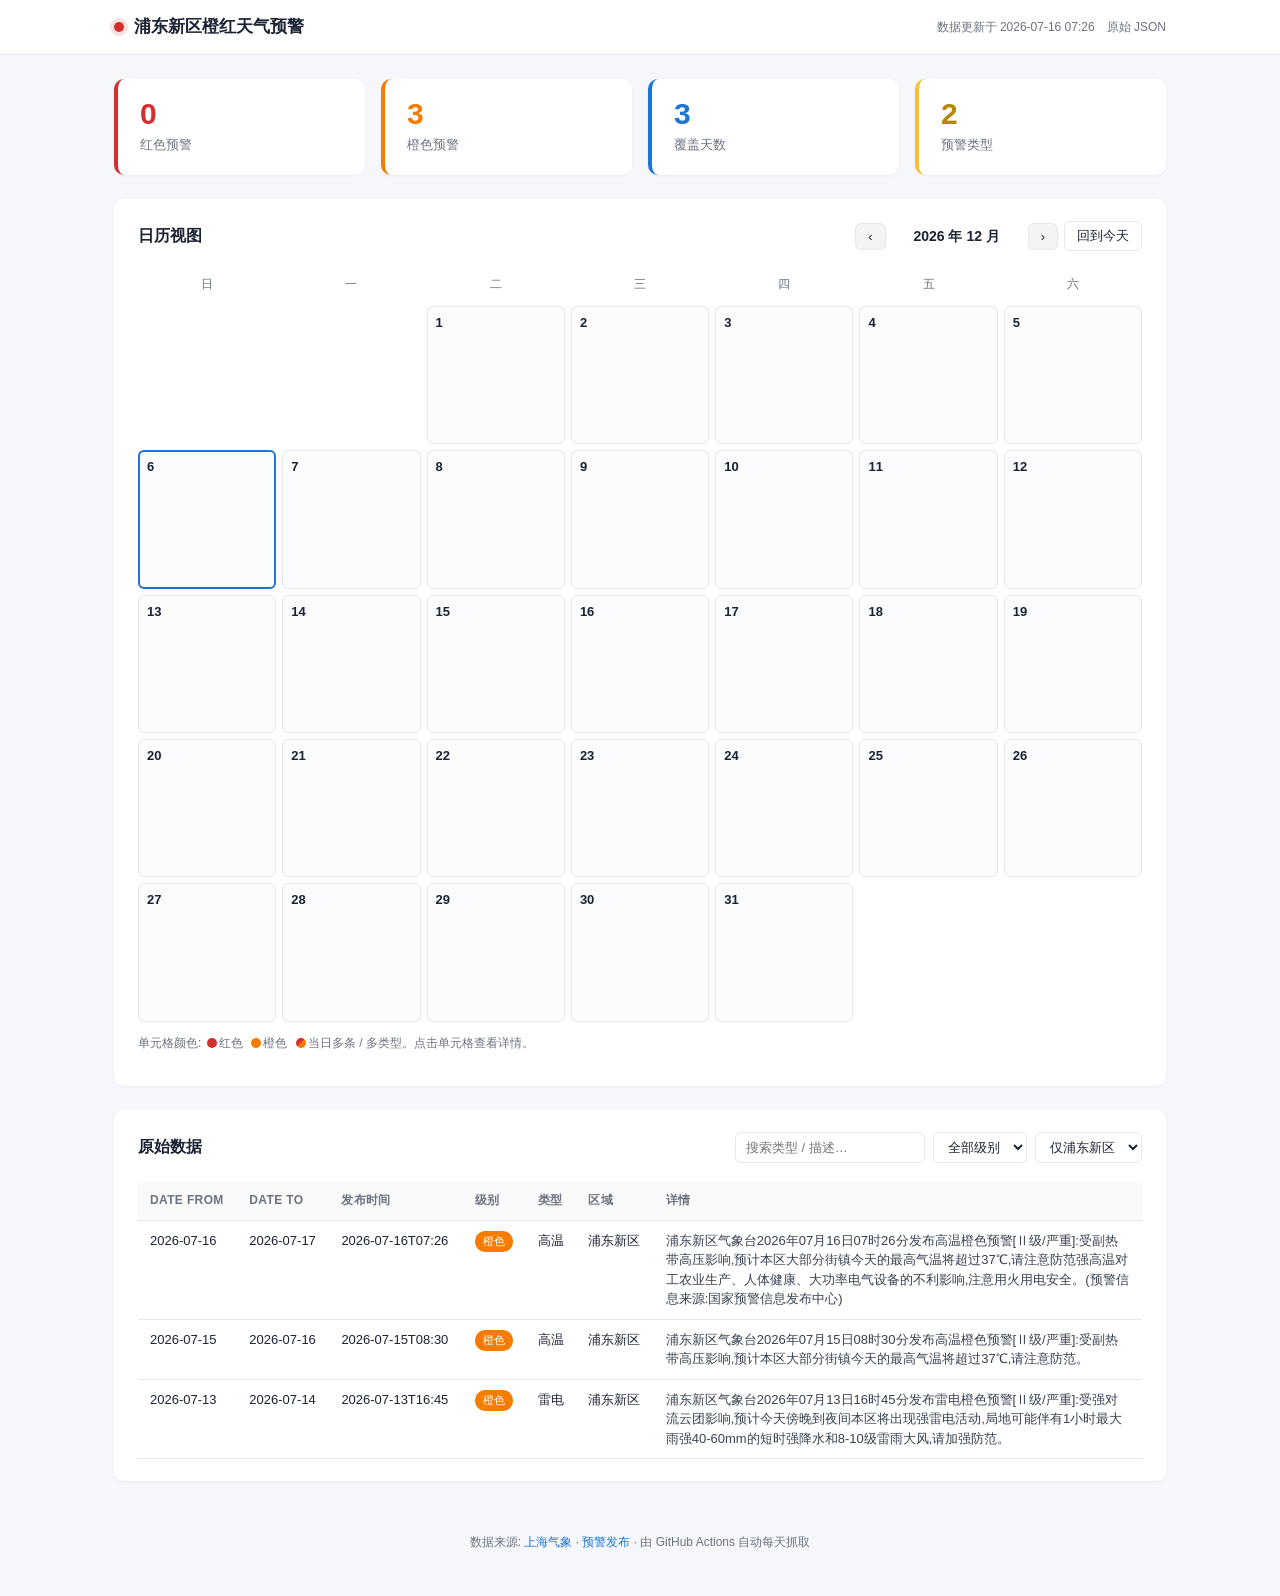
==== docs/index.html @ d7fea342 "Add files via upload" ====
<!doctype html>
<html lang="zh-CN">
<head>
  <meta charset="utf-8" />
  <meta name="viewport" content="width=device-width, initial-scale=1" />
  <title>浦东新区橙红天气预警</title>
  <link rel="stylesheet" href="styles.css" />
</head>
<body>
  <header class="topbar">
    <div class="topbar__inner">
      <div class="brand">
        <span class="brand__dot"></span>
        <h1>浦东新区橙红天气预警</h1>
      </div>
      <div class="topbar__meta">
        <span id="lastUpdated" class="muted">—</span>
        <a class="topbar__link" href="data/warnings.json" target="_blank" rel="noopener">原始 JSON</a>
      </div>
    </div>
  </header>

  <main class="main">
    <!-- Summary tiles -->
    <section class="summary" id="summary">
      <div class="tile tile--red">
        <div class="tile__count" id="cntRed">0</div>
        <div class="tile__label">红色预警</div>
      </div>
      <div class="tile tile--orange">
        <div class="tile__count" id="cntOrange">0</div>
        <div class="tile__label">橙色预警</div>
      </div>
      <div class="tile tile--days">
        <div class="tile__count" id="cntDays">0</div>
        <div class="tile__label">覆盖天数</div>
      </div>
      <div class="tile tile--types">
        <div class="tile__count" id="cntTypes">0</div>
        <div class="tile__label">预警类型</div>
      </div>
    </section>

    <!-- Calendar -->
    <section class="section">
      <div class="section__head">
        <h2>日历视图</h2>
        <div class="calendar__nav">
          <button id="calPrev" class="btn">‹</button>
          <span id="calLabel" class="calendar__label">—</span>
          <button id="calNext" class="btn">›</button>
          <button id="calToday" class="btn btn--ghost">回到今天</button>
        </div>
      </div>
      <div id="calendar" class="calendar" role="grid"></div>
      <p class="muted small">单元格颜色: <span class="dot dot--red"></span>红色 &nbsp;<span class="dot dot--orange"></span>橙色 &nbsp;<span class="dot dot--mix"></span>当日多条 / 多类型。点击单元格查看详情。</p>
    </section>

    <!-- Detail panel -->
    <section class="section section--hidden" id="detailSection">
      <div class="section__head">
        <h2 id="detailDate">—</h2>
        <button id="detailClose" class="btn btn--ghost">关闭</button>
      </div>
      <div id="detailList" class="detail-list"></div>
    </section>

    <!-- Raw table -->
    <section class="section">
      <div class="section__head">
        <h2>原始数据</h2>
        <div class="table__controls">
          <input id="search" class="input" type="search" placeholder="搜索类型 / 描述…" />
          <select id="levelFilter" class="input">
            <option value="">全部级别</option>
            <option value="红色">红色</option>
            <option value="橙色">橙色</option>
          </select>
          <select id="areaFilter" class="input">
            <option value="浦东新区">仅浦东新区</option>
            <option value="">全部区域</option>
          </select>
        </div>
      </div>
      <div class="table__wrap">
        <table class="table" id="rawTable">
          <thead>
            <tr>
              <th>Date from</th>
              <th>Date to</th>
              <th>发布时间</th>
              <th>级别</th>
              <th>类型</th>
              <th>区域</th>
              <th>详情</th>
            </tr>
          </thead>
          <tbody id="rawTableBody">
            <tr><td colspan="7" class="muted center">加载中…</td></tr>
          </tbody>
        </table>
      </div>
    </section>
  </main>

  <footer class="footer">
    <p>
      数据来源:
      <a href="https://sh.weather.com.cn/zhyj/index.shtml" target="_blank" rel="noopener">上海气象 · 预警发布</a>
      · 由 GitHub Actions 自动每天抓取
    </p>
  </footer>

  <script src="app.js"></script>
</body>
</html>
---- docs/styles.css ----
/* =============================================================
   Pudong Weather Alert — H5 page
   ============================================================= */

:root {
  --bg: #f5f7fb;
  --card: #ffffff;
  --text: #1a2233;
  --muted: #6b7280;
  --border: #e5e7eb;
  --red: #d32f2f;
  --red-soft: #fdecec;
  --orange: #f57c00;
  --orange-soft: #fff3e0;
  --yellow: #fbc02d;
  --blue: #1976d2;
  --accent: #1976d2;
  --shadow: 0 1px 3px rgba(0, 0, 0, 0.05);
  --radius: 10px;
}

* { box-sizing: border-box; }

html, body {
  margin: 0;
  padding: 0;
  background: var(--bg);
  color: var(--text);
  font-family: -apple-system, BlinkMacSystemFont, "Segoe UI", "PingFang SC",
    "Hiragino Sans GB", "Microsoft YaHei", "Noto Sans CJK SC", sans-serif;
  font-size: 14px;
  line-height: 1.55;
}

a { color: var(--accent); text-decoration: none; }
a:hover { text-decoration: underline; }

.muted { color: var(--muted); }
.small { font-size: 12px; }
.center { text-align: center; }

/* Top bar */
.topbar {
  background: #fff;
  border-bottom: 1px solid var(--border);
  position: sticky;
  top: 0;
  z-index: 50;
}
.topbar__inner {
  max-width: 1100px;
  margin: 0 auto;
  padding: 14px 24px;
  display: flex;
  align-items: center;
  justify-content: space-between;
  gap: 16px;
}
.brand { display: flex; align-items: center; gap: 10px; }
.brand h1 { margin: 0; font-size: 17px; font-weight: 600; }
.brand__dot {
  width: 10px; height: 10px; border-radius: 50%;
  background: var(--red);
  box-shadow: 0 0 0 4px rgba(211, 47, 47, 0.15);
}
.topbar__meta { display: flex; align-items: center; gap: 12px; font-size: 12px; }
.topbar__link { color: var(--muted); }

/* Main */
.main {
  max-width: 1100px;
  margin: 0 auto;
  padding: 24px;
  display: flex;
  flex-direction: column;
  gap: 24px;
}

/* Summary tiles */
.summary {
  display: grid;
  grid-template-columns: repeat(4, 1fr);
  gap: 16px;
}
.tile {
  background: var(--card);
  border-radius: var(--radius);
  padding: 20px 22px;
  box-shadow: var(--shadow);
  border-left: 4px solid var(--border);
  display: flex;
  flex-direction: column;
  gap: 6px;
}
.tile__count {
  font-size: 30px;
  font-weight: 700;
  line-height: 1;
}
.tile__label {
  font-size: 13px;
  color: var(--muted);
}
.tile--red { border-left-color: var(--red); }
.tile--red .tile__count { color: var(--red); }
.tile--orange { border-left-color: var(--orange); }
.tile--orange .tile__count { color: var(--orange); }
.tile--days { border-left-color: var(--accent); }
.tile--days .tile__count { color: var(--accent); }
.tile--types { border-left-color: var(--yellow); }
.tile--types .tile__count { color: #b58800; }

/* Section */
.section {
  background: var(--card);
  border-radius: var(--radius);
  padding: 22px 24px;
  box-shadow: var(--shadow);
}
.section--hidden { display: none; }
.section__head {
  display: flex;
  align-items: center;
  justify-content: space-between;
  margin-bottom: 18px;
  flex-wrap: wrap;
  gap: 12px;
}
.section__head h2 {
  margin: 0;
  font-size: 16px;
  font-weight: 600;
}

/* Calendar */
.calendar__nav { display: flex; align-items: center; gap: 6px; }
.calendar__label {
  display: inline-block;
  min-width: 130px;
  text-align: center;
  font-weight: 600;
}
.calendar {
  display: grid;
  grid-template-columns: repeat(7, 1fr);
  gap: 6px;
}
.calendar__weekday {
  text-align: center;
  font-size: 12px;
  color: var(--muted);
  padding: 6px 0;
  font-weight: 500;
}
.calendar__cell {
  aspect-ratio: 1 / 1;
  background: #fafbfc;
  border: 1px solid var(--border);
  border-radius: 6px;
  padding: 6px 8px;
  font-size: 13px;
  display: flex;
  flex-direction: column;
  justify-content: space-between;
  cursor: default;
  position: relative;
  transition: transform .12s ease, box-shadow .12s ease;
}
.calendar__cell--empty { background: transparent; border: 0; }
.calendar__cell--today {
  outline: 2px solid var(--accent);
  outline-offset: -2px;
}
.calendar__cell--has-warning { cursor: pointer; }
.calendar__cell--has-warning:hover {
  transform: translateY(-1px);
  box-shadow: 0 2px 6px rgba(0,0,0,.08);
}
.calendar__date { font-weight: 600; }
.calendar__chips { display: flex; gap: 3px; flex-wrap: wrap; }
.calendar__chip {
  font-size: 10px;
  padding: 1px 5px;
  border-radius: 3px;
  color: #fff;
  font-weight: 500;
}
.chip--red { background: var(--red); }
.chip--orange { background: var(--orange); }
.chip--more { background: #6b7280; }
.cell-bg--red { background: var(--red-soft) !important; }
.cell-bg--orange { background: var(--orange-soft) !important; }
.cell-bg--mix { background: linear-gradient(135deg, var(--red-soft) 0%, var(--red-soft) 50%, var(--orange-soft) 50%, var(--orange-soft) 100%) !important; }

/* Buttons & inputs */
.btn {
  background: #f3f4f6;
  border: 1px solid var(--border);
  border-radius: 6px;
  padding: 5px 12px;
  font-size: 13px;
  cursor: pointer;
  color: var(--text);
  transition: background .12s;
}
.btn:hover { background: #e5e7eb; }
.btn--ghost { background: transparent; }

.input {
  background: #fff;
  border: 1px solid var(--border);
  border-radius: 6px;
  padding: 6px 10px;
  font-size: 13px;
  color: var(--text);
  outline: none;
  font-family: inherit;
}
.input:focus { border-color: var(--accent); }

/* Detail */
.detail-list { display: flex; flex-direction: column; gap: 12px; }
.detail-item {
  border: 1px solid var(--border);
  border-left: 4px solid var(--border);
  border-radius: 6px;
  padding: 12px 16px;
  background: #fafbfc;
}
.detail-item--red { border-left-color: var(--red); }
.detail-item--orange { border-left-color: var(--orange); }
.detail-item__head {
  display: flex;
  align-items: center;
  gap: 8px;
  margin-bottom: 6px;
  flex-wrap: wrap;
}
.badge {
  display: inline-block;
  font-size: 11px;
  padding: 2px 8px;
  border-radius: 10px;
  color: #fff;
  font-weight: 500;
}
.badge--red { background: var(--red); }
.badge--orange { background: var(--orange); }
.detail-item__desc { font-size: 13px; color: #374151; line-height: 1.6; }
.detail-item__time { font-size: 12px; color: var(--muted); margin-top: 4px; }

/* Table */
.table__controls { display: flex; gap: 8px; flex-wrap: wrap; }
.table__wrap { overflow-x: auto; }
.table {
  width: 100%;
  border-collapse: collapse;
  font-size: 13px;
}
.table th, .table td {
  padding: 10px 12px;
  text-align: left;
  border-bottom: 1px solid var(--border);
  vertical-align: top;
}
.table th {
  background: #fafafa;
  font-weight: 600;
  color: var(--muted);
  font-size: 12px;
  text-transform: uppercase;
  letter-spacing: .03em;
}
.table tbody tr:hover { background: #fafbfc; }
.table .desc-cell {
  max-width: 480px;
  color: #374151;
  line-height: 1.5;
}

/* Dots for legend */
.dot {
  display: inline-block;
  width: 10px; height: 10px;
  border-radius: 50%;
  vertical-align: middle;
  margin: 0 2px;
}
.dot--red { background: var(--red); }
.dot--orange { background: var(--orange); }
.dot--mix { background: linear-gradient(135deg, var(--red) 0%, var(--red) 50%, var(--orange) 50%, var(--orange) 100%); }

/* Footer */
.footer {
  max-width: 1100px;
  margin: 0 auto;
  padding: 16px 24px 32px;
  text-align: center;
  color: var(--muted);
  font-size: 12px;
}

/* Responsive */
@media (max-width: 720px) {
  .summary { grid-template-columns: repeat(2, 1fr); }
  .topbar__inner { padding: 12px 16px; }
  .main { padding: 16px; gap: 16px; }
  .section { padding: 16px; }
  .calendar__cell { padding: 4px 5px; font-size: 12px; }
  .calendar__chip { font-size: 9px; padding: 0 3px; }
}
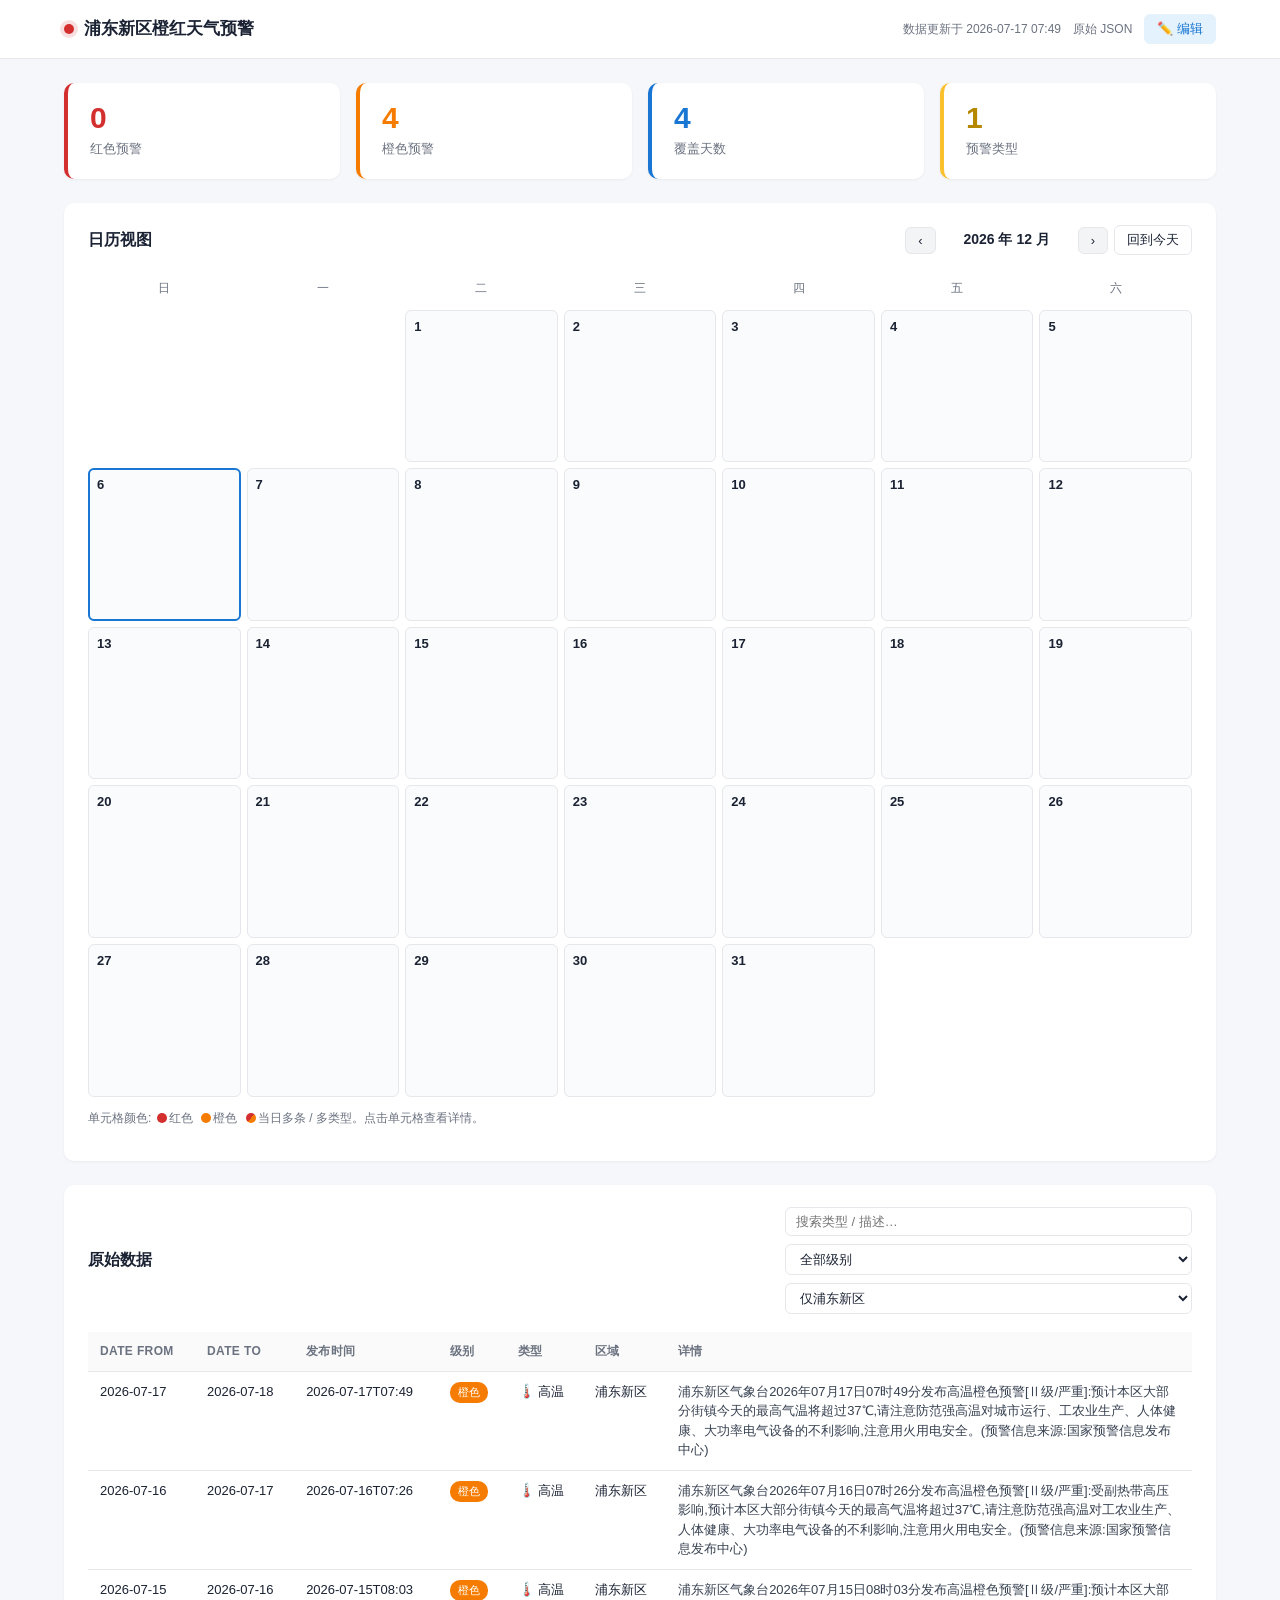
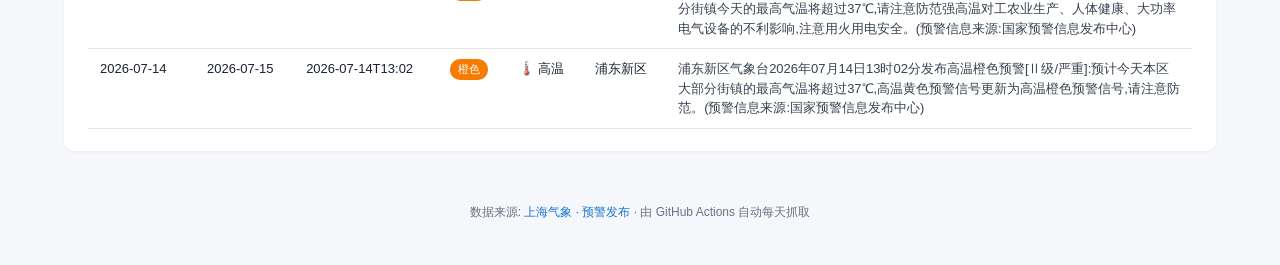
==== commit e2fdebad: "Add files via upload" ====
--- a/docs/index.html
+++ b/docs/index.html
@@ -16,6 +16,7 @@
       <div class="topbar__meta">
         <span id="lastUpdated" class="muted">—</span>
         <a class="topbar__link" href="data/warnings.json" target="_blank" rel="noopener">原始 JSON</a>
+        <button id="editToggle" class="btn btn--edit" title="进入编辑模式">✏️ 编辑</button>
       </div>
     </div>
   </header>
@@ -40,6 +41,16 @@
         <div class="tile__label">预警类型</div>
       </div>
     </section>
+
+    <!-- Edit-mode banner -->
+    <div id="editBanner" class="edit-banner hidden">
+      <span>✏️ <strong>编辑模式</strong> — 你对数据的修改只保存在浏览器，导出后需要手动上传到 GitHub 才会影响下周的邮件总结。</span>
+      <div class="edit-banner__actions">
+        <button id="exportBtn" class="btn btn--primary">💾 保存并导出</button>
+        <button id="resetBtn" class="btn">🔄 恢复原始</button>
+        <button id="exitEditBtn" class="btn btn--ghost">退出编辑</button>
+      </div>
+    </div>
 
     <!-- Calendar -->
     <section class="section">
@@ -80,6 +91,7 @@
             <option value="浦东新区">仅浦东新区</option>
             <option value="">全部区域</option>
           </select>
+          <button id="addBtn" class="btn btn--primary hidden">➕ 添加预警</button>
         </div>
       </div>
       <div class="table__wrap">
@@ -93,10 +105,11 @@
               <th>类型</th>
               <th>区域</th>
               <th>详情</th>
+              <th class="hidden edit-only">操作</th>
             </tr>
           </thead>
           <tbody id="rawTableBody">
-            <tr><td colspan="7" class="muted center">加载中…</td></tr>
+            <tr><td colspan="8" class="muted center">加载中…</td></tr>
           </tbody>
         </table>
       </div>
@@ -111,6 +124,91 @@
     </p>
   </footer>
 
+  <!-- Edit form modal -->
+  <div id="editModal" class="modal hidden">
+    <div class="modal__backdrop" data-close-modal></div>
+    <div class="modal__card">
+      <div class="modal__head">
+        <h3 id="editModalTitle">编辑预警</h3>
+        <button class="btn btn--ghost" data-close-modal>✕</button>
+      </div>
+      <form id="editForm" class="modal__body">
+        <div class="form__row">
+          <label>类型</label>
+          <select name="warning_type" class="input" required>
+            <option>高温</option><option>暴雨</option><option>雷电</option><option>台风</option>
+            <option>寒潮</option><option>暴雪</option><option>大雾</option><option>大风</option>
+            <option>冰雹</option><option>干旱</option><option>霾</option><option>森林火险</option>
+            <option>霜冻</option><option>道路结冰</option><option>沙尘暴</option>
+          </select>
+        </div>
+        <div class="form__row">
+          <label>级别</label>
+          <select name="level" class="input" required>
+            <option>橙色</option><option>红色</option><option>黄色</option><option>蓝色</option>
+          </select>
+        </div>
+        <div class="form__row">
+          <label>区域</label>
+          <input name="area" class="input" value="浦东新区" required />
+        </div>
+        <div class="form__row form__row--two">
+          <div>
+            <label>Date from</label>
+            <input name="date_from" type="date" class="input" required />
+          </div>
+          <div>
+            <label>Date to</label>
+            <input name="date_to" type="date" class="input" required />
+          </div>
+        </div>
+        <div class="form__row">
+          <label>发布时间</label>
+          <input name="published_at" type="datetime-local" class="input" required />
+        </div>
+        <div class="form__row">
+          <label>详情</label>
+          <textarea name="description" class="input" rows="3" required></textarea>
+        </div>
+        <div class="modal__foot">
+          <button type="button" class="btn" data-close-modal>取消</button>
+          <button type="submit" class="btn btn--primary">💾 保存</button>
+        </div>
+      </form>
+    </div>
+  </div>
+
+  <!-- Export modal -->
+  <div id="exportModal" class="modal hidden">
+    <div class="modal__backdrop" data-close-modal></div>
+    <div class="modal__card modal__card--wide">
+      <div class="modal__head">
+        <h3>导出修改后的 JSON</h3>
+        <button class="btn btn--ghost" data-close-modal>✕</button>
+      </div>
+      <div class="modal__body">
+        <p class="muted small">把下面这段 JSON <strong>覆盖</strong>到 GitHub 仓库的 <code>data/warnings.json</code> 文件里，commit 后 GitHub Actions 会在 1-2 分钟内重新部署 H5，并且<strong>下一封邮件（周五早上 8 点）会自动用这份新数据</strong>。</p>
+        <div class="export__buttons">
+          <button id="copyBtn" class="btn btn--primary">📋 复制到剪贴板</button>
+          <button id="downloadBtn" class="btn">⬇️ 下载 warnings.json</button>
+          <a id="openGitHubBtn" class="btn" target="_blank" rel="noopener">🔗 打开 GitHub 编辑页</a>
+        </div>
+        <textarea id="exportText" class="export__textarea" readonly></textarea>
+        <details class="muted small">
+          <summary>看不到上面的链接？直接手动上传：</summary>
+          <ol>
+            <li>打开你的 GitHub 仓库页面</li>
+            <li>点开 <code>data/warnings.json</code></li>
+            <li>右上角铅笔图标 ✏️ 进入编辑</li>
+            <li>全选（Ctrl/Cmd+A）→ 删掉所有内容</li>
+            <li>粘贴刚才复制的 JSON</li>
+            <li>滚到底部 → <strong>Commit changes</strong></li>
+          </ol>
+        </details>
+      </div>
+    </div>
+  </div>
+
   <script src="app.js"></script>
 </body>
 </html>
--- a/docs/styles.css
+++ b/docs/styles.css
@@ -15,6 +15,7 @@
   --yellow: #fbc02d;
   --blue: #1976d2;
   --accent: #1976d2;
+  --accent-soft: #e3f2fd;
   --shadow: 0 1px 3px rgba(0, 0, 0, 0.05);
   --radius: 10px;
 }
@@ -34,10 +35,12 @@
 
 a { color: var(--accent); text-decoration: none; }
 a:hover { text-decoration: underline; }
+code { background: #f0f0f3; padding: 1px 5px; border-radius: 3px; font-size: 12px; }
 
 .muted { color: var(--muted); }
 .small { font-size: 12px; }
 .center { text-align: center; }
+.hidden { display: none !important; }
 
 /* Top bar */
 .topbar {
@@ -48,7 +51,7 @@
   z-index: 50;
 }
 .topbar__inner {
-  max-width: 1100px;
+  max-width: 1200px;
   margin: 0 auto;
   padding: 14px 24px;
   display: flex;
@@ -68,7 +71,7 @@
 
 /* Main */
 .main {
-  max-width: 1100px;
+  max-width: 1200px;
   margin: 0 auto;
   padding: 24px;
   display: flex;
@@ -132,6 +135,22 @@
   font-weight: 600;
 }
 
+/* Edit banner */
+.edit-banner {
+  background: #fff8e1;
+  border: 1px solid #fbc02d;
+  border-radius: var(--radius);
+  padding: 12px 18px;
+  display: flex;
+  align-items: center;
+  justify-content: space-between;
+  gap: 12px;
+  flex-wrap: wrap;
+  font-size: 13px;
+  box-shadow: var(--shadow);
+}
+.edit-banner__actions { display: flex; gap: 8px; flex-wrap: wrap; }
+
 /* Calendar */
 .calendar__nav { display: flex; align-items: center; gap: 6px; }
 .calendar__label {
@@ -184,13 +203,22 @@
   border-radius: 3px;
   color: #fff;
   font-weight: 500;
+  display: inline-flex;
+  align-items: center;
+  gap: 2px;
 }
 .chip--red { background: var(--red); }
 .chip--orange { background: var(--orange); }
 .chip--more { background: #6b7280; }
 .cell-bg--red { background: var(--red-soft) !important; }
 .cell-bg--orange { background: var(--orange-soft) !important; }
-.cell-bg--mix { background: linear-gradient(135deg, var(--red-soft) 0%, var(--red-soft) 50%, var(--orange-soft) 50%, var(--orange-soft) 100%) !important; }
+.cell-bg--mix {
+  background: linear-gradient(135deg, var(--red-soft) 0%, var(--red-soft) 50%, var(--orange-soft) 50%, var(--orange-soft) 100%) !important;
+}
+
+/* Warning type icons */
+.type-icon { font-size: 14px; line-height: 1; }
+.type-icon--lg { font-size: 18px; }
 
 /* Buttons & inputs */
 .btn {
@@ -202,9 +230,32 @@
   cursor: pointer;
   color: var(--text);
   transition: background .12s;
+  font-family: inherit;
+  text-decoration: none;
+  display: inline-block;
 }
 .btn:hover { background: #e5e7eb; }
 .btn--ghost { background: transparent; }
+.btn--primary {
+  background: var(--accent);
+  color: #fff;
+  border-color: var(--accent);
+}
+.btn--primary:hover { background: #1565c0; }
+.btn--edit {
+  background: var(--accent-soft);
+  border-color: var(--accent-soft);
+  color: var(--accent);
+  font-weight: 500;
+}
+.btn--edit:hover { background: #bbdefb; }
+.btn--edit.active {
+  background: #fbc02d;
+  border-color: #fbc02d;
+  color: #333;
+}
+.btn--danger { color: var(--red); }
+.btn--sm { padding: 3px 8px; font-size: 12px; }
 
 .input {
   background: #fff;
@@ -215,8 +266,10 @@
   color: var(--text);
   outline: none;
   font-family: inherit;
+  width: 100%;
 }
 .input:focus { border-color: var(--accent); }
+textarea.input { resize: vertical; min-height: 60px; font-family: inherit; }
 
 /* Detail */
 .detail-list { display: flex; flex-direction: column; gap: 12px; }
@@ -237,7 +290,9 @@
   flex-wrap: wrap;
 }
 .badge {
-  display: inline-block;
+  display: inline-flex;
+  align-items: center;
+  gap: 4px;
   font-size: 11px;
   padding: 2px 8px;
   border-radius: 10px;
@@ -246,11 +301,13 @@
 }
 .badge--red { background: var(--red); }
 .badge--orange { background: var(--orange); }
+.badge--yellow { background: #fbc02d; color: #333; }
+.badge--blue { background: #1976d2; }
 .detail-item__desc { font-size: 13px; color: #374151; line-height: 1.6; }
 .detail-item__time { font-size: 12px; color: var(--muted); margin-top: 4px; }
 
 /* Table */
-.table__controls { display: flex; gap: 8px; flex-wrap: wrap; }
+.table__controls { display: flex; gap: 8px; flex-wrap: wrap; align-items: center; }
 .table__wrap { overflow-x: auto; }
 .table {
   width: 100%;
@@ -277,6 +334,7 @@
   color: #374151;
   line-height: 1.5;
 }
+.table .row-actions { display: flex; gap: 4px; }
 
 /* Dots for legend */
 .dot {
@@ -292,7 +350,7 @@
 
 /* Footer */
 .footer {
-  max-width: 1100px;
+  max-width: 1200px;
   margin: 0 auto;
   padding: 16px 24px 32px;
   text-align: center;
@@ -300,12 +358,99 @@
   font-size: 12px;
 }
 
+/* Modal */
+.modal {
+  position: fixed;
+  inset: 0;
+  z-index: 100;
+  display: flex;
+  align-items: center;
+  justify-content: center;
+  padding: 20px;
+}
+.modal__backdrop {
+  position: absolute;
+  inset: 0;
+  background: rgba(0, 0, 0, 0.4);
+}
+.modal__card {
+  position: relative;
+  background: #fff;
+  border-radius: 12px;
+  box-shadow: 0 10px 30px rgba(0,0,0,.15);
+  max-width: 540px;
+  width: 100%;
+  max-height: 90vh;
+  overflow: hidden;
+  display: flex;
+  flex-direction: column;
+}
+.modal__card--wide { max-width: 760px; }
+.modal__head {
+  display: flex;
+  align-items: center;
+  justify-content: space-between;
+  padding: 16px 20px;
+  border-bottom: 1px solid var(--border);
+}
+.modal__head h3 { margin: 0; font-size: 16px; }
+.modal__body {
+  padding: 20px;
+  overflow-y: auto;
+  flex: 1;
+}
+.modal__foot {
+  padding: 12px 20px;
+  border-top: 1px solid var(--border);
+  display: flex;
+  justify-content: flex-end;
+  gap: 8px;
+}
+
+.form__row { margin-bottom: 12px; }
+.form__row label {
+  display: block;
+  margin-bottom: 4px;
+  font-size: 12px;
+  color: var(--muted);
+  font-weight: 500;
+}
+.form__row--two {
+  display: grid;
+  grid-template-columns: 1fr 1fr;
+  gap: 12px;
+}
+
+.export__buttons {
+  display: flex;
+  gap: 8px;
+  flex-wrap: wrap;
+  margin-bottom: 12px;
+}
+.export__textarea {
+  width: 100%;
+  height: 240px;
+  font-family: ui-monospace, "SF Mono", Menlo, Consolas, monospace;
+  font-size: 12px;
+  background: #fafbfc;
+  border: 1px solid var(--border);
+  border-radius: 6px;
+  padding: 10px;
+  resize: vertical;
+  outline: none;
+}
+details { margin-top: 12px; }
+details summary { cursor: pointer; padding: 4px 0; }
+details ol { padding-left: 20px; margin: 8px 0; }
+details li { margin-bottom: 4px; }
+
 /* Responsive */
 @media (max-width: 720px) {
   .summary { grid-template-columns: repeat(2, 1fr); }
-  .topbar__inner { padding: 12px 16px; }
+  .topbar__inner { padding: 12px 16px; flex-wrap: wrap; }
   .main { padding: 16px; gap: 16px; }
   .section { padding: 16px; }
   .calendar__cell { padding: 4px 5px; font-size: 12px; }
   .calendar__chip { font-size: 9px; padding: 0 3px; }
-}
+  .form__row--two { grid-template-columns: 1fr; }
+}
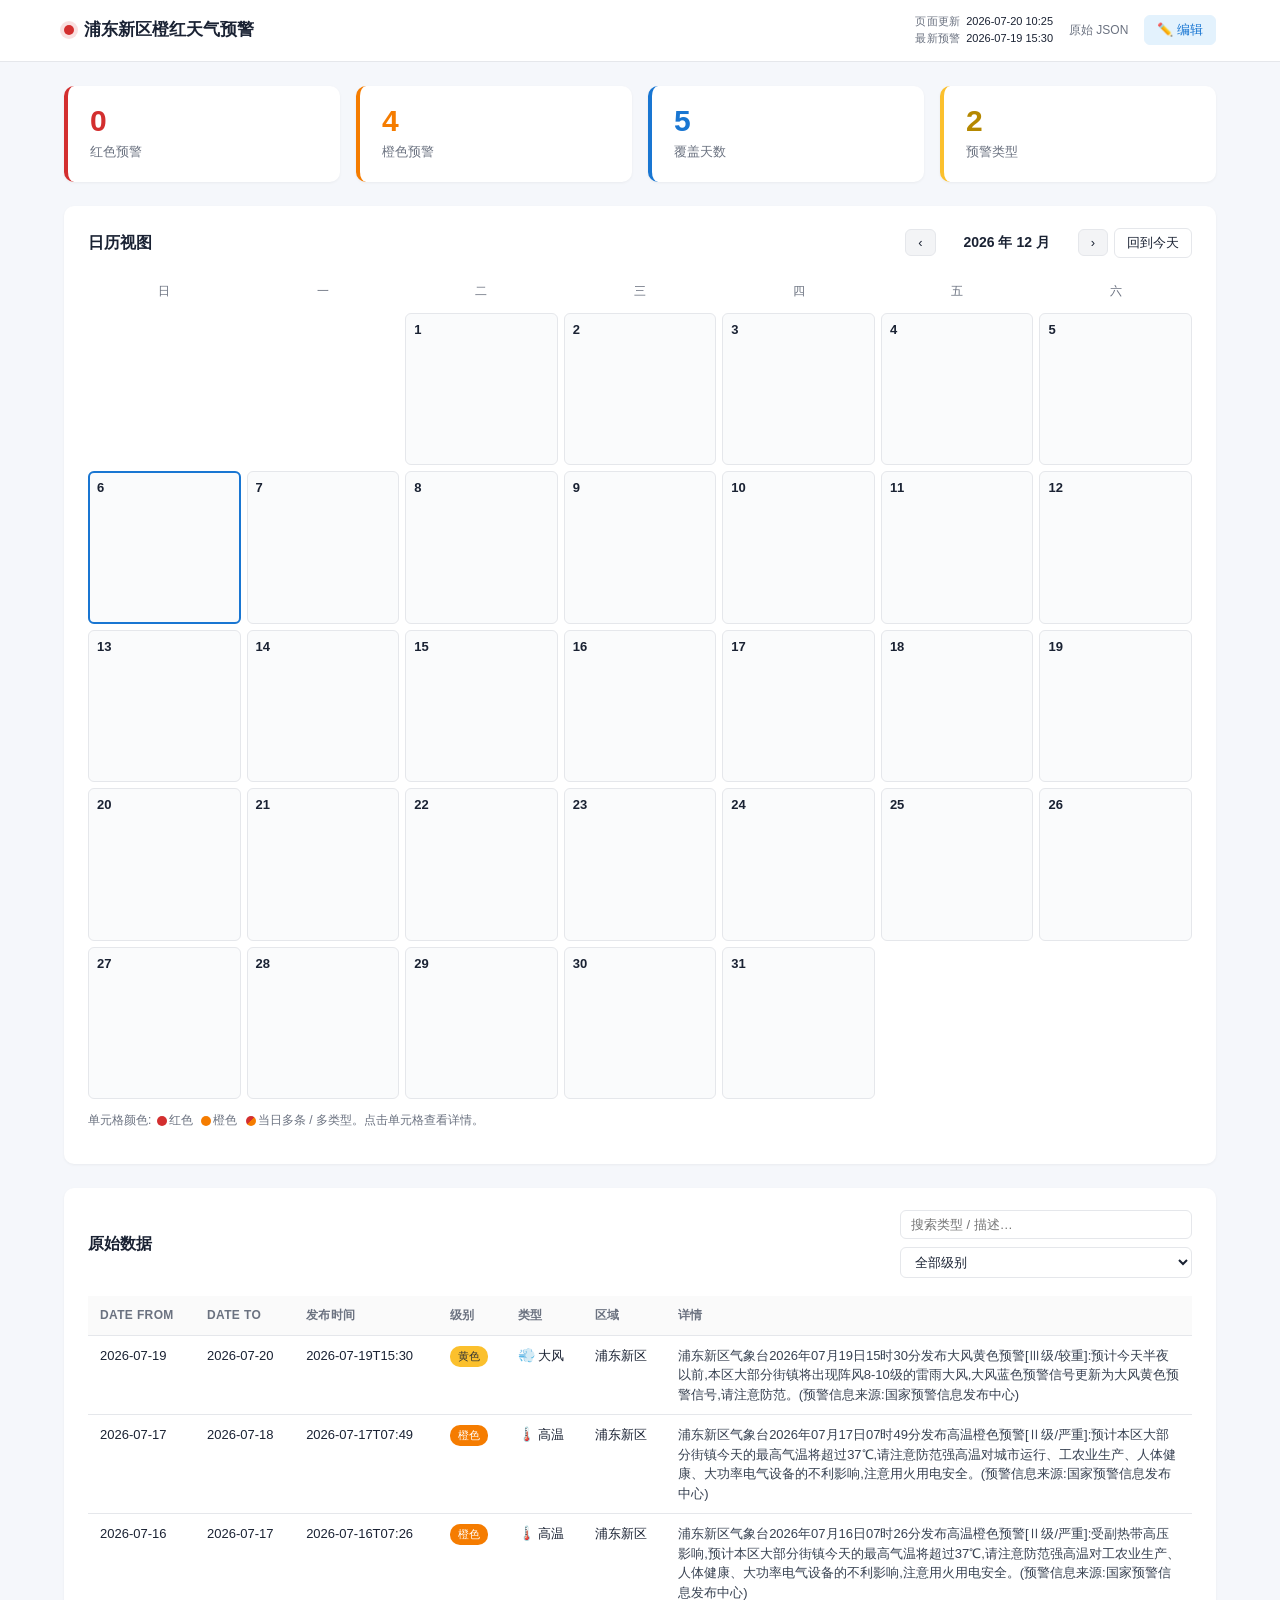
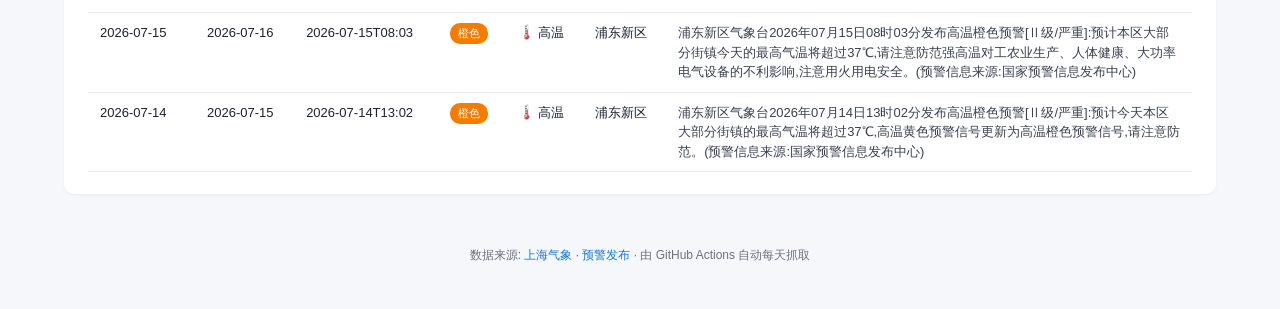
==== commit 8e31636a: "Add files via upload" ====
--- a/docs/index.html
+++ b/docs/index.html
@@ -14,7 +14,16 @@
         <h1>浦东新区橙红天气预警</h1>
       </div>
       <div class="topbar__meta">
-        <span id="lastUpdated" class="muted">—</span>
+        <div class="meta-stack">
+          <div class="meta-stack__row">
+            <span class="meta-stack__label">页面更新</span>
+            <span id="pageUpdated" class="meta-stack__value">—</span>
+          </div>
+          <div class="meta-stack__row">
+            <span class="meta-stack__label">最新预警</span>
+            <span id="lastUpdated" class="meta-stack__value">—</span>
+          </div>
+        </div>
         <a class="topbar__link" href="data/warnings.json" target="_blank" rel="noopener">原始 JSON</a>
         <button id="editToggle" class="btn btn--edit" title="进入编辑模式">✏️ 编辑</button>
       </div>
@@ -86,10 +95,8 @@
             <option value="">全部级别</option>
             <option value="红色">红色</option>
             <option value="橙色">橙色</option>
-          </select>
-          <select id="areaFilter" class="input">
-            <option value="浦东新区">仅浦东新区</option>
-            <option value="">全部区域</option>
+            <option value="黄色">黄色</option>
+            <option value="蓝色">蓝色</option>
           </select>
           <button id="addBtn" class="btn btn--primary hidden">➕ 添加预警</button>
         </div>
--- a/docs/styles.css
+++ b/docs/styles.css
@@ -66,8 +66,28 @@
   background: var(--red);
   box-shadow: 0 0 0 4px rgba(211, 47, 47, 0.15);
 }
-.topbar__meta { display: flex; align-items: center; gap: 12px; font-size: 12px; }
+.topbar__meta { display: flex; align-items: center; gap: 16px; font-size: 12px; }
 .topbar__link { color: var(--muted); }
+
+.meta-stack {
+  display: flex;
+  flex-direction: column;
+  gap: 2px;
+  font-size: 11px;
+  line-height: 1.4;
+  text-align: right;
+}
+.meta-stack__row { display: flex; gap: 6px; align-items: baseline; justify-content: flex-end; }
+.meta-stack__label {
+  color: var(--muted);
+  font-weight: 500;
+  letter-spacing: .02em;
+}
+.meta-stack__value {
+  color: var(--text);
+  font-variant-numeric: tabular-nums;
+  font-weight: 500;
+}
 
 /* Main */
 .main {
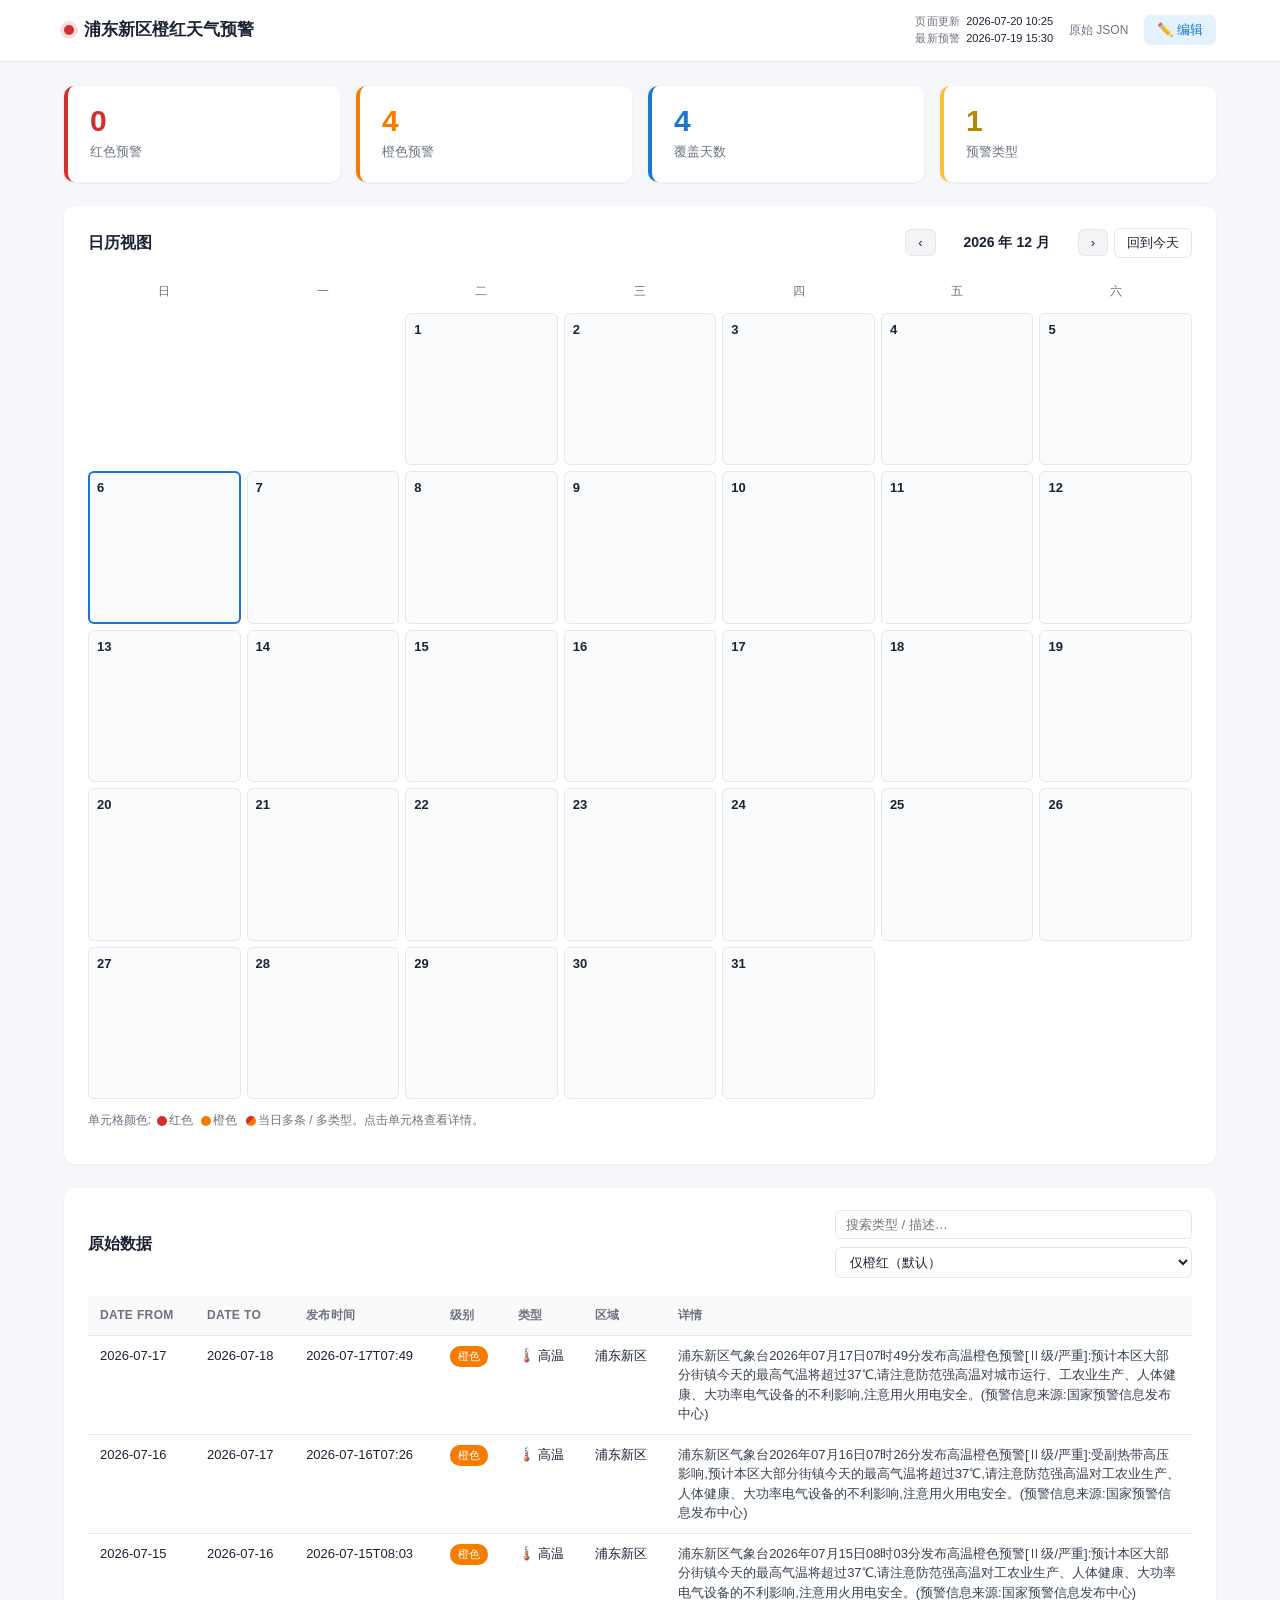
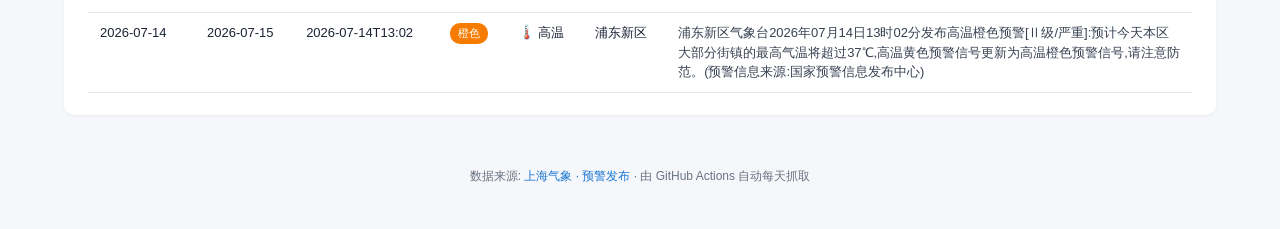
==== commit d8f7bd65: "Add files via upload" ====
--- a/docs/index.html
+++ b/docs/index.html
@@ -92,11 +92,11 @@
         <div class="table__controls">
           <input id="search" class="input" type="search" placeholder="搜索类型 / 描述…" />
           <select id="levelFilter" class="input">
-            <option value="">全部级别</option>
-            <option value="红色">红色</option>
-            <option value="橙色">橙色</option>
-            <option value="黄色">黄色</option>
-            <option value="蓝色">蓝色</option>
+            <option value="orange_red" selected>仅橙红（默认）</option>
+            <option value="红色">仅红色</option>
+            <option value="橙色">仅橙色</option>
+            <option value="黄色">仅黄色</option>
+            <option value="">全部级别（含蓝黄）</option>
           </select>
           <button id="addBtn" class="btn btn--primary hidden">➕ 添加预警</button>
         </div>
--- a/docs/styles.css
+++ b/docs/styles.css
@@ -229,9 +229,12 @@
 }
 .chip--red { background: var(--red); }
 .chip--orange { background: var(--orange); }
+.chip--yellow { background: #fbc02d; color: #333; }
+.chip--blue { background: var(--blue); }
 .chip--more { background: #6b7280; }
 .cell-bg--red { background: var(--red-soft) !important; }
 .cell-bg--orange { background: var(--orange-soft) !important; }
+.cell-bg--neutral { background: #f3f4f6 !important; }
 .cell-bg--mix {
   background: linear-gradient(135deg, var(--red-soft) 0%, var(--red-soft) 50%, var(--orange-soft) 50%, var(--orange-soft) 100%) !important;
 }
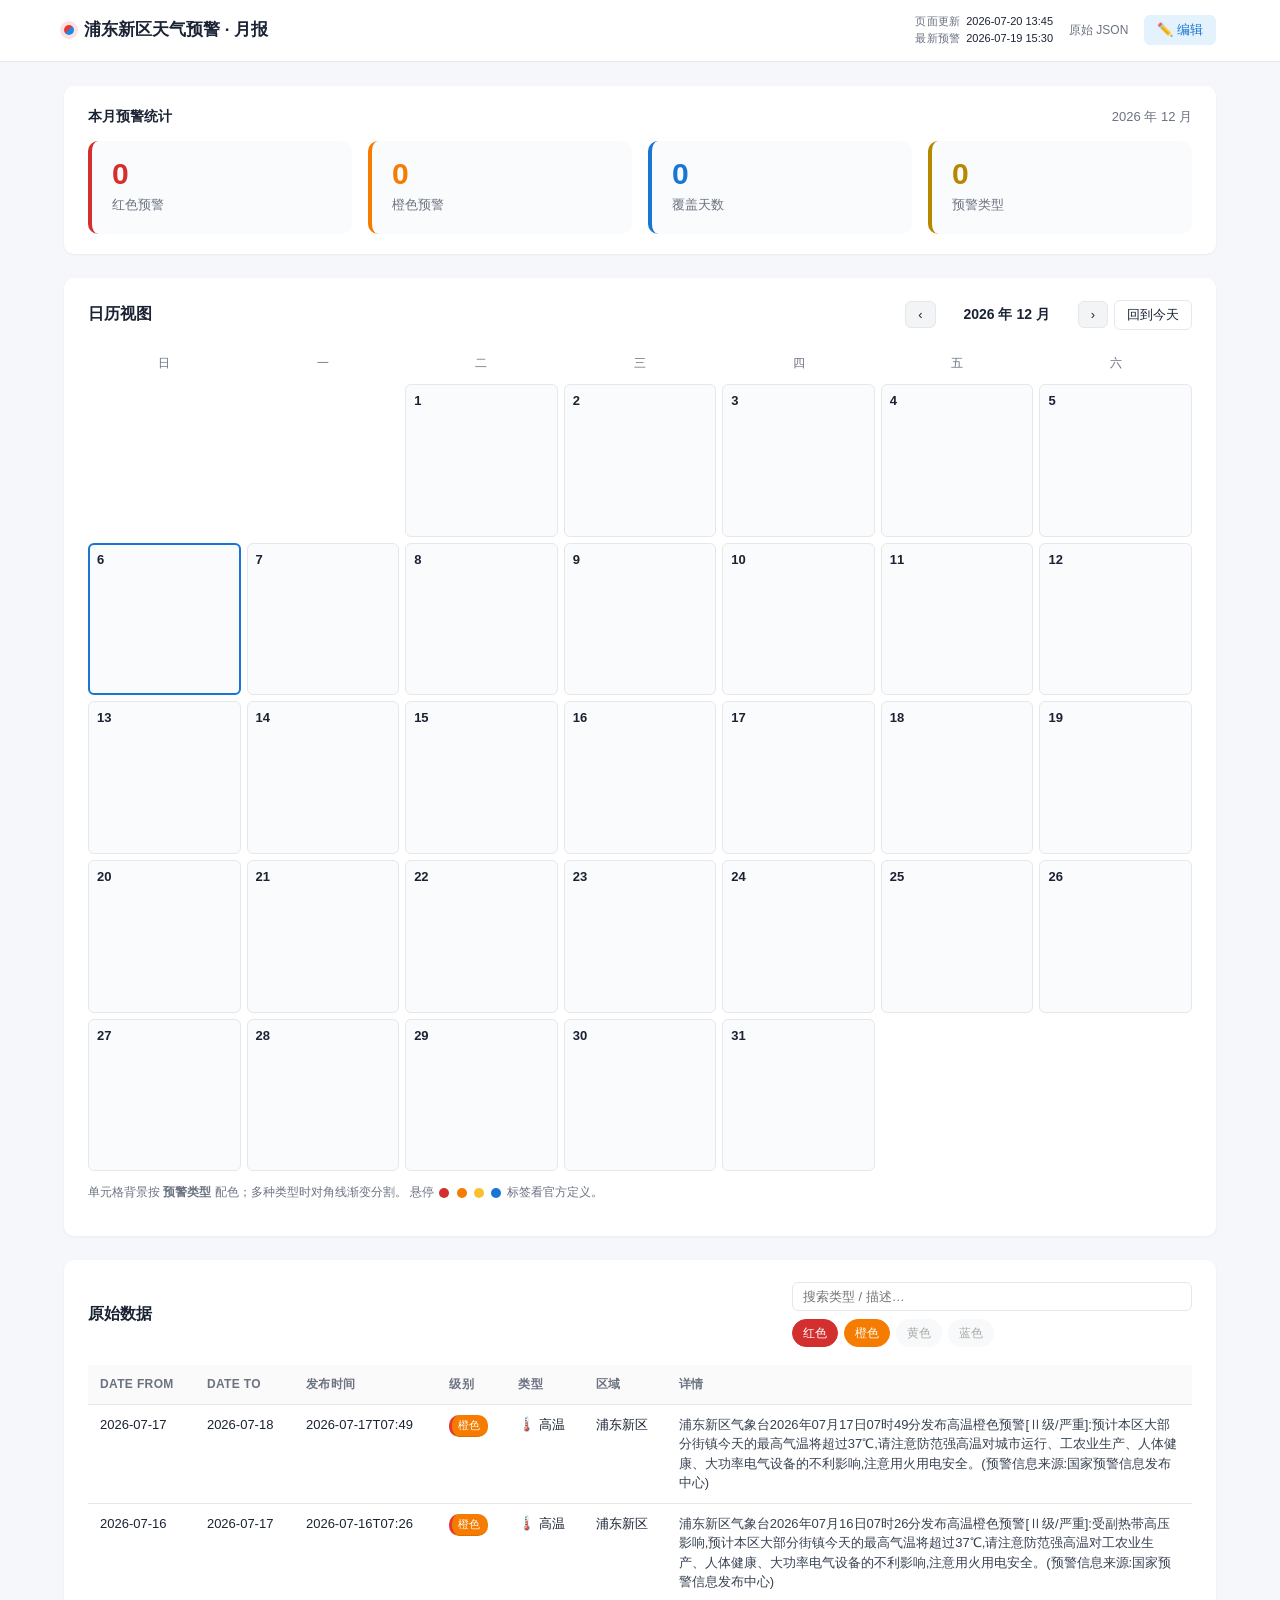
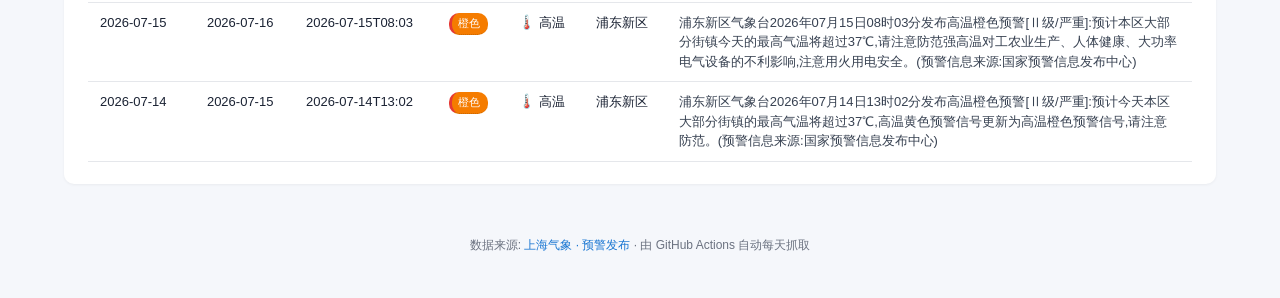
==== commit 5c44241e: "Add files via upload" ====
--- a/docs/index.html
+++ b/docs/index.html
@@ -3,7 +3,7 @@
 <head>
   <meta charset="utf-8" />
   <meta name="viewport" content="width=device-width, initial-scale=1" />
-  <title>浦东新区橙红天气预警</title>
+  <title>浦东新区天气预警 · 月报</title>
   <link rel="stylesheet" href="styles.css" />
 </head>
 <body>
@@ -11,7 +11,7 @@
     <div class="topbar__inner">
       <div class="brand">
         <span class="brand__dot"></span>
-        <h1>浦东新区橙红天气预警</h1>
+        <h1>浦东新区天气预警 · 月报</h1>
       </div>
       <div class="topbar__meta">
         <div class="meta-stack">
@@ -33,21 +33,27 @@
   <main class="main">
     <!-- Summary tiles -->
     <section class="summary" id="summary">
-      <div class="tile tile--red">
-        <div class="tile__count" id="cntRed">0</div>
-        <div class="tile__label">红色预警</div>
-      </div>
-      <div class="tile tile--orange">
-        <div class="tile__count" id="cntOrange">0</div>
-        <div class="tile__label">橙色预警</div>
-      </div>
-      <div class="tile tile--days">
-        <div class="tile__count" id="cntDays">0</div>
-        <div class="tile__label">覆盖天数</div>
-      </div>
-      <div class="tile tile--types">
-        <div class="tile__count" id="cntTypes">0</div>
-        <div class="tile__label">预警类型</div>
+      <div class="summary__header">
+        <span class="summary__title">本月预警统计</span>
+        <span class="summary__month" id="summaryMonth">—</span>
+      </div>
+      <div class="tiles">
+        <div class="tile tile--red">
+          <div class="tile__count" id="cntRed">0</div>
+          <div class="tile__label">红色预警</div>
+        </div>
+        <div class="tile tile--orange">
+          <div class="tile__count" id="cntOrange">0</div>
+          <div class="tile__label">橙色预警</div>
+        </div>
+        <div class="tile tile--days">
+          <div class="tile__count" id="cntDays">0</div>
+          <div class="tile__label">覆盖天数</div>
+        </div>
+        <div class="tile tile--types">
+          <div class="tile__count" id="cntTypes">0</div>
+          <div class="tile__label">预警类型</div>
+        </div>
       </div>
     </section>
 
@@ -73,7 +79,10 @@
         </div>
       </div>
       <div id="calendar" class="calendar" role="grid"></div>
-      <p class="muted small">单元格颜色: <span class="dot dot--red"></span>红色 &nbsp;<span class="dot dot--orange"></span>橙色 &nbsp;<span class="dot dot--mix"></span>当日多条 / 多类型。点击单元格查看详情。</p>
+      <p class="muted small">
+        单元格背景按 <strong>预警类型</strong> 配色；多种类型时对角线渐变分割。
+        悬停 <span class="dot dot--red"></span> <span class="dot dot--orange"></span> <span class="dot dot--yellow"></span> <span class="dot dot--blue"></span> 标签看官方定义。
+      </p>
     </section>
 
     <!-- Detail panel -->
@@ -91,13 +100,7 @@
         <h2>原始数据</h2>
         <div class="table__controls">
           <input id="search" class="input" type="search" placeholder="搜索类型 / 描述…" />
-          <select id="levelFilter" class="input">
-            <option value="orange_red" selected>仅橙红（默认）</option>
-            <option value="红色">仅红色</option>
-            <option value="橙色">仅橙色</option>
-            <option value="黄色">仅黄色</option>
-            <option value="">全部级别（含蓝黄）</option>
-          </select>
+          <div id="levelFilter" class="level-filter" data-tip-anchor></div>
           <button id="addBtn" class="btn btn--primary hidden">➕ 添加预警</button>
         </div>
       </div>
--- a/docs/styles.css
+++ b/docs/styles.css
@@ -1,5 +1,5 @@
 /* =============================================================
-   Pudong Weather Alert — H5 page
+   Pudong Weather Alert — H5 page v4
    ============================================================= */
 
 :root {
@@ -13,7 +13,9 @@
   --orange: #f57c00;
   --orange-soft: #fff3e0;
   --yellow: #fbc02d;
+  --yellow-soft: #fffde7;
   --blue: #1976d2;
+  --blue-soft: #e3f2fd;
   --accent: #1976d2;
   --accent-soft: #e3f2fd;
   --shadow: 0 1px 3px rgba(0, 0, 0, 0.05);
@@ -58,13 +60,14 @@
   align-items: center;
   justify-content: space-between;
   gap: 16px;
+  flex-wrap: wrap;
 }
 .brand { display: flex; align-items: center; gap: 10px; }
 .brand h1 { margin: 0; font-size: 17px; font-weight: 600; }
 .brand__dot {
   width: 10px; height: 10px; border-radius: 50%;
-  background: var(--red);
-  box-shadow: 0 0 0 4px rgba(211, 47, 47, 0.15);
+  background: linear-gradient(135deg, #e53935 0 50%, #1e88e5 50% 100%);
+  box-shadow: 0 0 0 4px rgba(229, 57, 53, 0.15);
 }
 .topbar__meta { display: flex; align-items: center; gap: 16px; font-size: 12px; }
 .topbar__link { color: var(--muted); }
@@ -78,16 +81,8 @@
   text-align: right;
 }
 .meta-stack__row { display: flex; gap: 6px; align-items: baseline; justify-content: flex-end; }
-.meta-stack__label {
-  color: var(--muted);
-  font-weight: 500;
-  letter-spacing: .02em;
-}
-.meta-stack__value {
-  color: var(--text);
-  font-variant-numeric: tabular-nums;
-  font-weight: 500;
-}
+.meta-stack__label { color: var(--muted); font-weight: 500; letter-spacing: .02em; }
+.meta-stack__value { color: var(--text); font-variant-numeric: tabular-nums; font-weight: 500; }
 
 /* Main */
 .main {
@@ -101,36 +96,52 @@
 
 /* Summary tiles */
 .summary {
+  background: var(--card);
+  border-radius: var(--radius);
+  padding: 20px 24px;
+  box-shadow: var(--shadow);
+}
+.summary__header {
+  display: flex;
+  align-items: baseline;
+  justify-content: space-between;
+  margin-bottom: 14px;
+  flex-wrap: wrap;
+  gap: 8px;
+}
+.summary__title {
+  font-size: 14px;
+  font-weight: 600;
+  color: var(--text);
+}
+.summary__month {
+  font-size: 13px;
+  color: var(--muted);
+  font-variant-numeric: tabular-nums;
+}
+.tiles {
   display: grid;
   grid-template-columns: repeat(4, 1fr);
   gap: 16px;
 }
 .tile {
-  background: var(--card);
+  background: #fafbfc;
   border-radius: var(--radius);
-  padding: 20px 22px;
-  box-shadow: var(--shadow);
+  padding: 18px 20px;
   border-left: 4px solid var(--border);
   display: flex;
   flex-direction: column;
   gap: 6px;
 }
-.tile__count {
-  font-size: 30px;
-  font-weight: 700;
-  line-height: 1;
-}
-.tile__label {
-  font-size: 13px;
-  color: var(--muted);
-}
+.tile__count { font-size: 30px; font-weight: 700; line-height: 1; font-variant-numeric: tabular-nums; }
+.tile__label { font-size: 13px; color: var(--muted); }
 .tile--red { border-left-color: var(--red); }
 .tile--red .tile__count { color: var(--red); }
 .tile--orange { border-left-color: var(--orange); }
 .tile--orange .tile__count { color: var(--orange); }
 .tile--days { border-left-color: var(--accent); }
 .tile--days .tile__count { color: var(--accent); }
-.tile--types { border-left-color: var(--yellow); }
+.tile--types { border-left-color: #b58800; }
 .tile--types .tile__count { color: #b58800; }
 
 /* Section */
@@ -149,11 +160,7 @@
   flex-wrap: wrap;
   gap: 12px;
 }
-.section__head h2 {
-  margin: 0;
-  font-size: 16px;
-  font-weight: 600;
-}
+.section__head h2 { margin: 0; font-size: 16px; font-weight: 600; }
 
 /* Edit banner */
 .edit-banner {
@@ -193,7 +200,6 @@
 }
 .calendar__cell {
   aspect-ratio: 1 / 1;
-  background: #fafbfc;
   border: 1px solid var(--border);
   border-radius: 6px;
   padding: 6px 8px;
@@ -203,7 +209,8 @@
   justify-content: space-between;
   cursor: default;
   position: relative;
-  transition: transform .12s ease, box-shadow .12s ease;
+  overflow: hidden;
+  background: #fafbfc;
 }
 .calendar__cell--empty { background: transparent; border: 0; }
 .calendar__cell--today {
@@ -213,10 +220,29 @@
 .calendar__cell--has-warning { cursor: pointer; }
 .calendar__cell--has-warning:hover {
   transform: translateY(-1px);
-  box-shadow: 0 2px 6px rgba(0,0,0,.08);
-}
-.calendar__date { font-weight: 600; }
-.calendar__chips { display: flex; gap: 3px; flex-wrap: wrap; }
+  box-shadow: 0 4px 12px rgba(0,0,0,.15);
+}
+.calendar__date {
+  font-weight: 600;
+  /* text shadow ensures legibility on colored backgrounds */
+  text-shadow: 0 1px 2px rgba(0,0,0,.35);
+  color: #fff;
+  z-index: 1;
+}
+.cell-solid .calendar__date,
+.cell-multi .calendar__date {
+  color: #fff;
+}
+.calendar__cell:not(.cell-solid):not(.cell-multi) .calendar__date {
+  color: var(--text);
+  text-shadow: none;
+}
+.calendar__chips {
+  display: flex;
+  gap: 3px;
+  flex-wrap: wrap;
+  z-index: 1;
+}
 .calendar__chip {
   font-size: 10px;
   padding: 1px 5px;
@@ -226,20 +252,15 @@
   display: inline-flex;
   align-items: center;
   gap: 2px;
+  text-shadow: 0 1px 1px rgba(0,0,0,.3);
 }
 .chip--red { background: var(--red); }
 .chip--orange { background: var(--orange); }
-.chip--yellow { background: #fbc02d; color: #333; }
+.chip--yellow { background: #fbc02d; color: #333; text-shadow: none; }
 .chip--blue { background: var(--blue); }
-.chip--more { background: #6b7280; }
-.cell-bg--red { background: var(--red-soft) !important; }
-.cell-bg--orange { background: var(--orange-soft) !important; }
-.cell-bg--neutral { background: #f3f4f6 !important; }
-.cell-bg--mix {
-  background: linear-gradient(135deg, var(--red-soft) 0%, var(--red-soft) 50%, var(--orange-soft) 50%, var(--orange-soft) 100%) !important;
-}
-
-/* Warning type icons */
+.chip--more { background: rgba(0,0,0,.5); }
+
+/* Type icons */
 .type-icon { font-size: 14px; line-height: 1; }
 .type-icon--lg { font-size: 18px; }
 
@@ -294,6 +315,48 @@
 .input:focus { border-color: var(--accent); }
 textarea.input { resize: vertical; min-height: 60px; font-family: inherit; }
 
+/* Level filter (multi-select) */
+.level-filter {
+  display: flex;
+  gap: 6px;
+  align-items: center;
+}
+.level-toggle {
+  display: inline-flex;
+  align-items: center;
+  cursor: pointer;
+  user-select: none;
+}
+.level-toggle input { position: absolute; opacity: 0; pointer-events: none; }
+.level-toggle__pill {
+  display: inline-flex;
+  align-items: center;
+  padding: 4px 10px;
+  border-radius: 14px;
+  font-size: 12px;
+  font-weight: 500;
+  background: #f3f4f6;
+  color: #555;
+  border: 1.5px solid transparent;
+  transition: all .15s;
+}
+.level-toggle input:checked + .level-toggle__pill--red {
+  background: var(--red); color: #fff; border-color: var(--red);
+}
+.level-toggle input:checked + .level-toggle__pill--orange {
+  background: var(--orange); color: #fff; border-color: var(--orange);
+}
+.level-toggle input:checked + .level-toggle__pill--yellow {
+  background: var(--yellow); color: #333; border-color: var(--yellow);
+}
+.level-toggle input:checked + .level-toggle__pill--blue {
+  background: var(--blue); color: #fff; border-color: var(--blue);
+}
+.level-toggle input:not(:checked) + .level-toggle__pill {
+  opacity: 0.5;
+}
+.level-toggle:hover .level-toggle__pill { transform: translateY(-1px); }
+
 /* Detail */
 .detail-list { display: flex; flex-direction: column; gap: 12px; }
 .detail-item {
@@ -305,6 +368,8 @@
 }
 .detail-item--red { border-left-color: var(--red); }
 .detail-item--orange { border-left-color: var(--orange); }
+.detail-item--yellow { border-left-color: var(--yellow); }
+.detail-item--blue { border-left-color: var(--blue); }
 .detail-item__head {
   display: flex;
   align-items: center;
@@ -321,13 +386,24 @@
   border-radius: 10px;
   color: #fff;
   font-weight: 500;
+  cursor: help;
+  border-bottom: 1px dotted rgba(0,0,0,.2);
 }
 .badge--red { background: var(--red); }
 .badge--orange { background: var(--orange); }
-.badge--yellow { background: #fbc02d; color: #333; }
-.badge--blue { background: #1976d2; }
+.badge--yellow { background: var(--yellow); color: #333; }
+.badge--blue { background: var(--blue); }
 .detail-item__desc { font-size: 13px; color: #374151; line-height: 1.6; }
 .detail-item__time { font-size: 12px; color: var(--muted); margin-top: 4px; }
+.detail-item__tip {
+  margin-top: 6px;
+  padding: 6px 10px;
+  background: #fffbe6;
+  border-left: 3px solid #fbc02d;
+  border-radius: 4px;
+  font-size: 12px;
+  line-height: 1.5;
+}
 
 /* Table */
 .table__controls { display: flex; gap: 8px; flex-wrap: wrap; align-items: center; }
@@ -369,7 +445,8 @@
 }
 .dot--red { background: var(--red); }
 .dot--orange { background: var(--orange); }
-.dot--mix { background: linear-gradient(135deg, var(--red) 0%, var(--red) 50%, var(--orange) 50%, var(--orange) 100%); }
+.dot--yellow { background: var(--yellow); }
+.dot--blue { background: var(--blue); }
 
 /* Footer */
 .footer {
@@ -469,11 +546,12 @@
 
 /* Responsive */
 @media (max-width: 720px) {
-  .summary { grid-template-columns: repeat(2, 1fr); }
+  .tiles { grid-template-columns: repeat(2, 1fr); }
   .topbar__inner { padding: 12px 16px; flex-wrap: wrap; }
   .main { padding: 16px; gap: 16px; }
   .section { padding: 16px; }
   .calendar__cell { padding: 4px 5px; font-size: 12px; }
   .calendar__chip { font-size: 9px; padding: 0 3px; }
   .form__row--two { grid-template-columns: 1fr; }
-}
+  .level-filter { flex-wrap: wrap; }
+}
